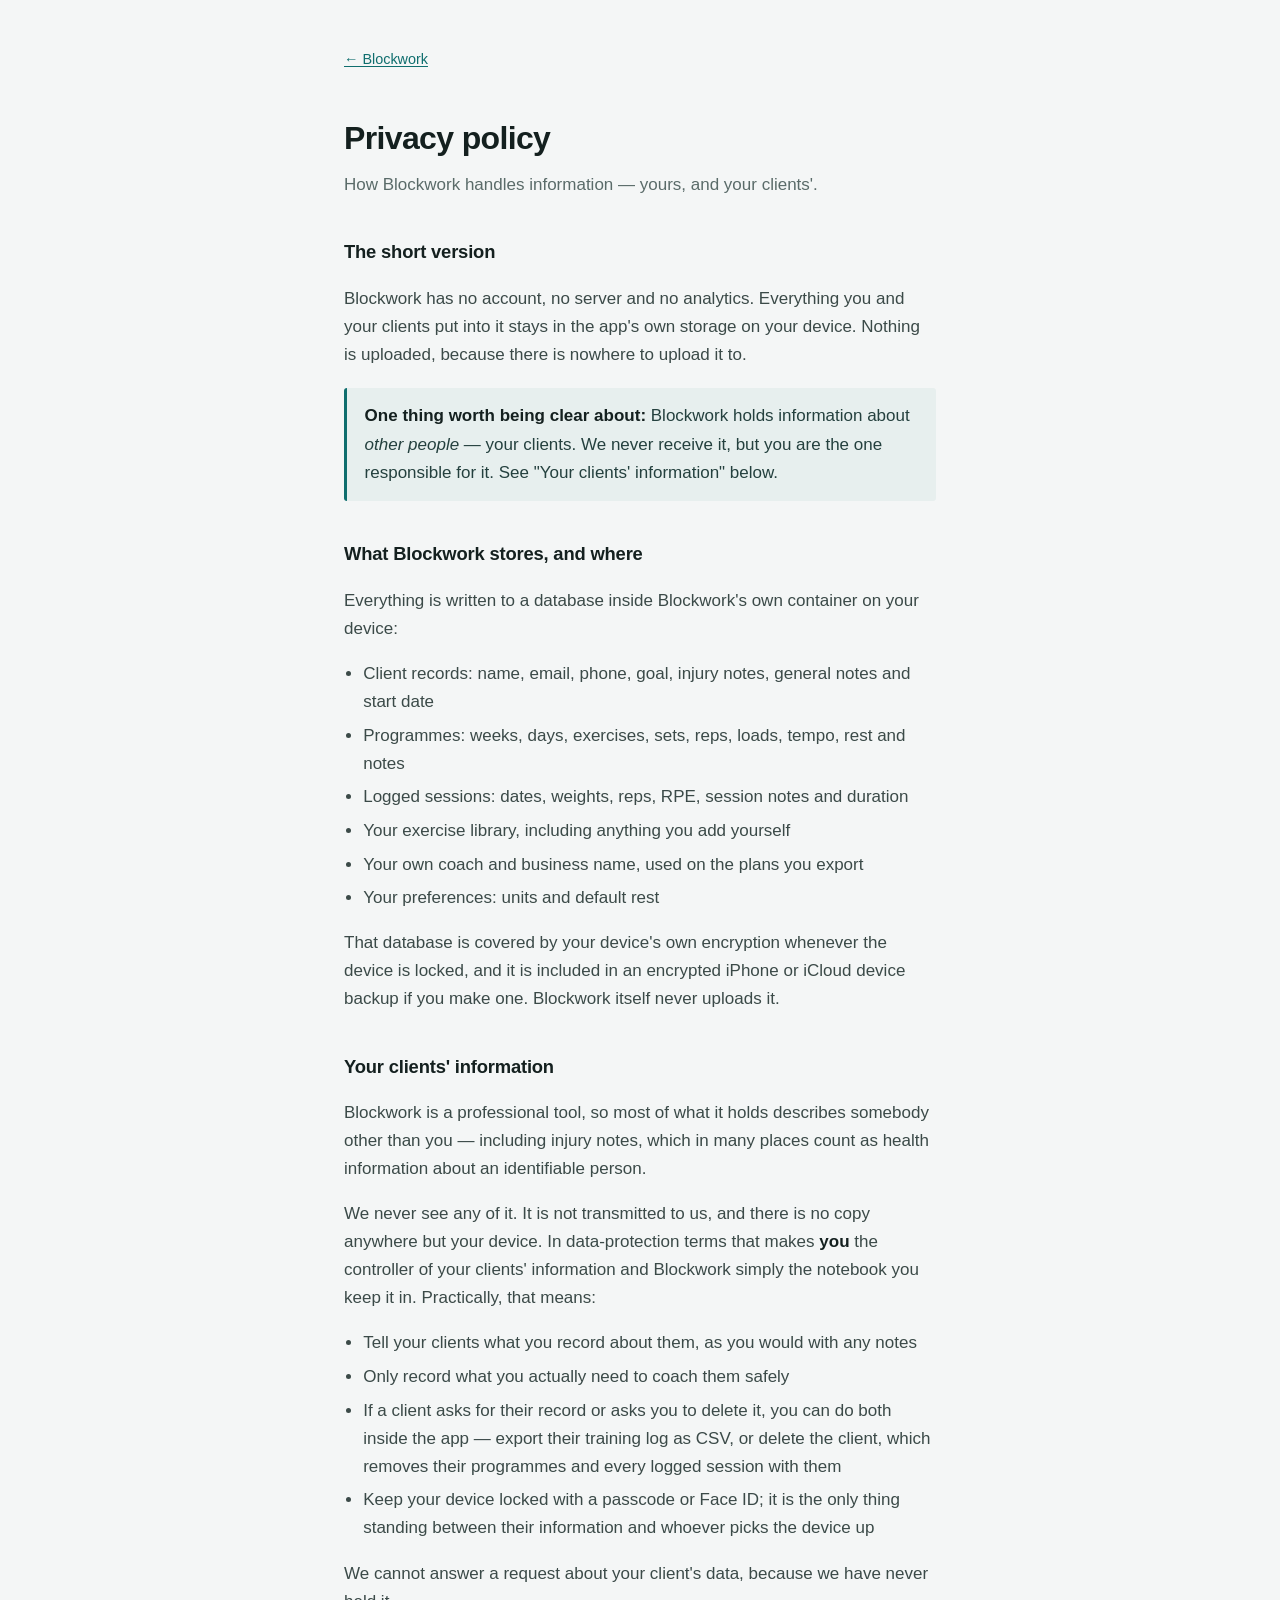
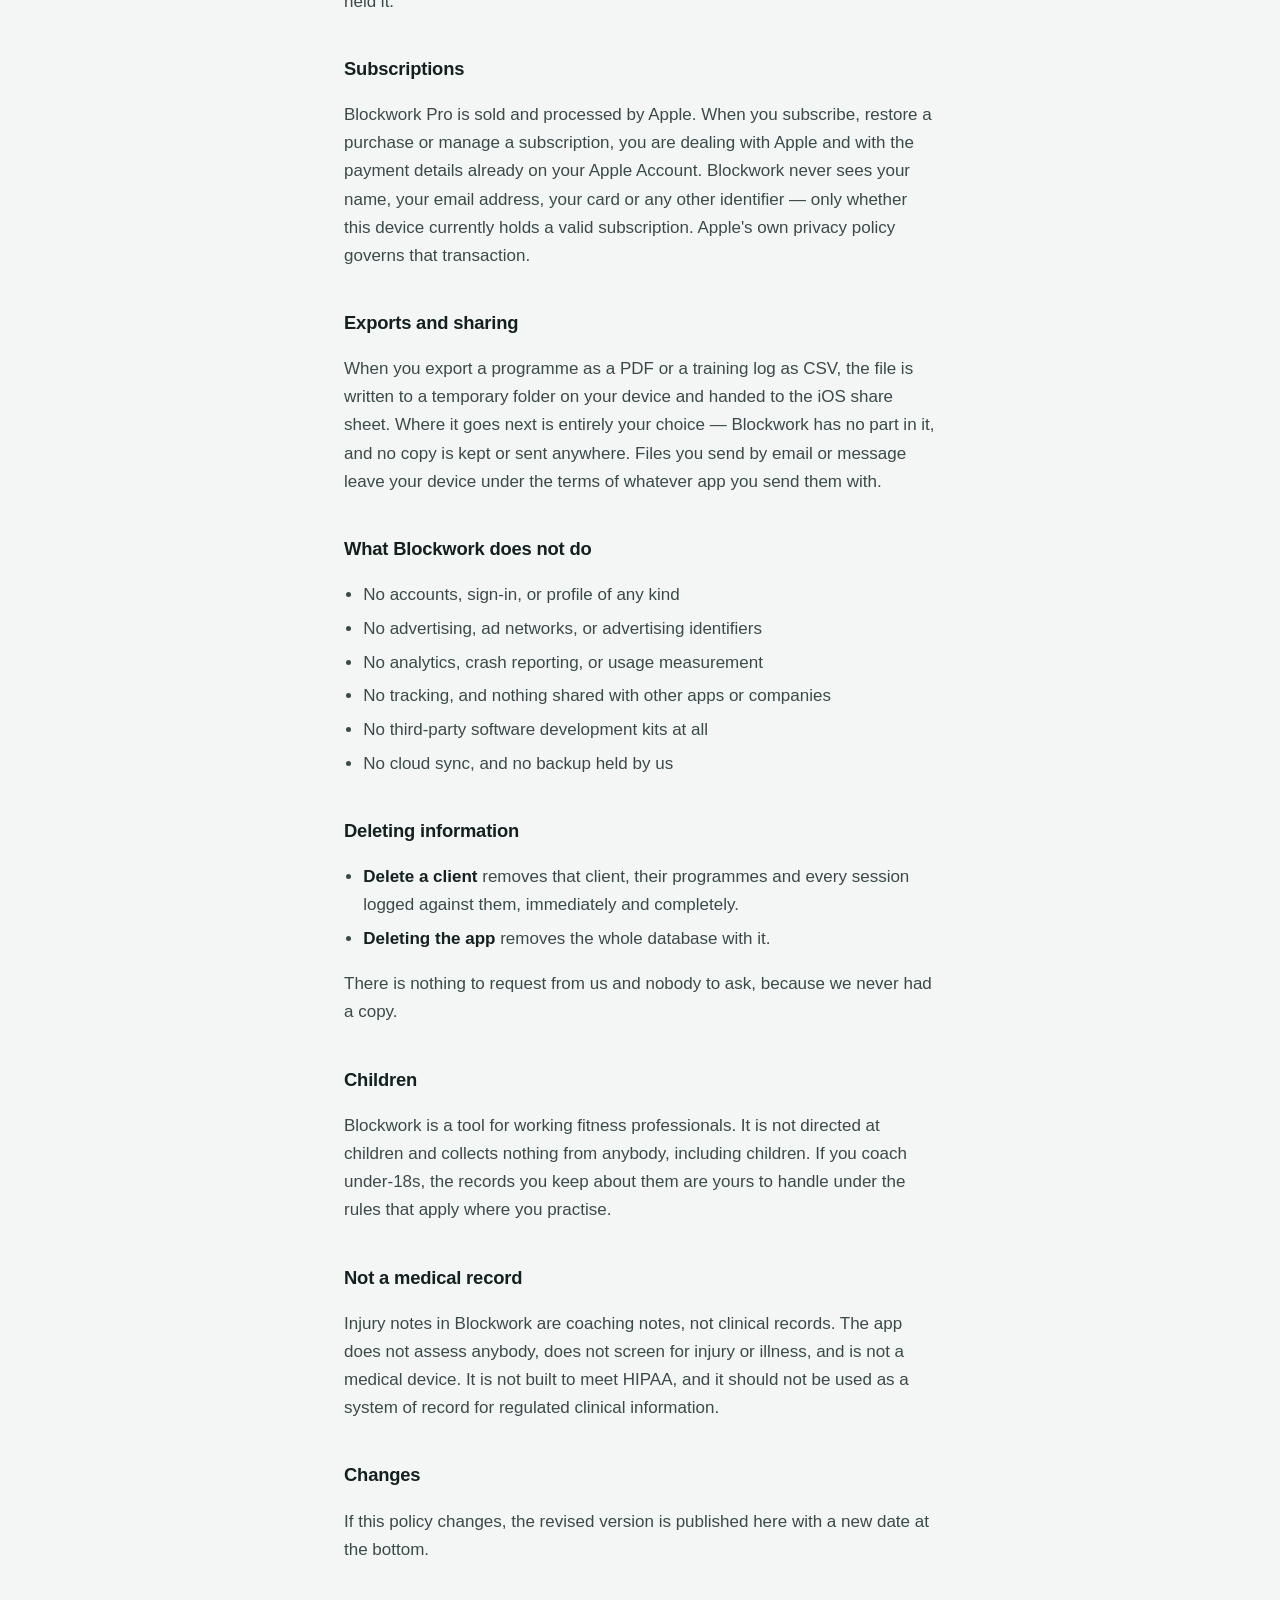
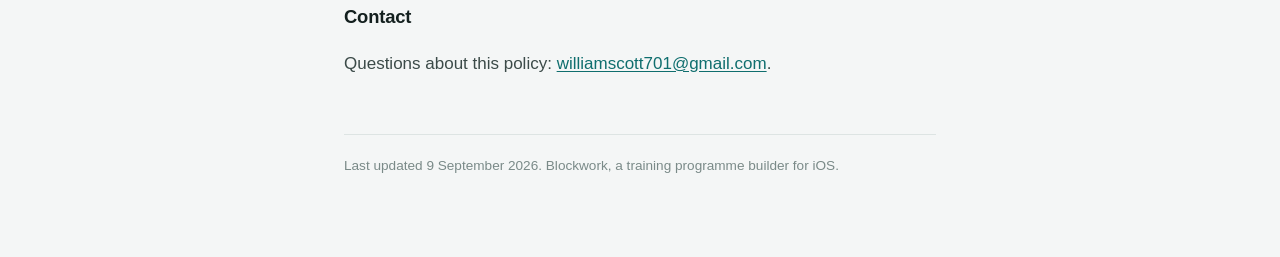
==== privacy.html @ dd5a9732 "Support, privacy policy and terms of use for Blockwork Custom EULA rather than Apple's standard one," ====
<!doctype html>
<html lang="en">
<head>
<meta charset="utf-8">
<meta name="viewport" content="width=device-width, initial-scale=1">
<title>Blockwork — Privacy policy</title>
<link rel="stylesheet" href="style.css">
</head>
<body>
<nav><a href="index.html">&larr; Blockwork</a></nav>
<h1>Privacy policy</h1>
<p class="sub">How Blockwork handles information — yours, and your clients'.</p>

<h2>The short version</h2>
<p>Blockwork has no account, no server and no analytics. Everything you and your
clients put into it stays in the app's own storage on your device. Nothing is
uploaded, because there is nowhere to upload it to.</p>

<div class="callout">
<p><strong>One thing worth being clear about:</strong> Blockwork holds
information about <em>other people</em> — your clients. We never receive it,
but you are the one responsible for it. See "Your clients' information" below.</p>
</div>

<h2>What Blockwork stores, and where</h2>
<p>Everything is written to a database inside Blockwork's own container on your
device:</p>
<ul>
  <li>Client records: name, email, phone, goal, injury notes, general notes and start date</li>
  <li>Programmes: weeks, days, exercises, sets, reps, loads, tempo, rest and notes</li>
  <li>Logged sessions: dates, weights, reps, RPE, session notes and duration</li>
  <li>Your exercise library, including anything you add yourself</li>
  <li>Your own coach and business name, used on the plans you export</li>
  <li>Your preferences: units and default rest</li>
</ul>
<p>That database is covered by your device's own encryption whenever the device
is locked, and it is included in an encrypted iPhone or iCloud device backup if
you make one. Blockwork itself never uploads it.</p>

<h2>Your clients' information</h2>
<p>Blockwork is a professional tool, so most of what it holds describes somebody
other than you — including injury notes, which in many places count as health
information about an identifiable person.</p>
<p>We never see any of it. It is not transmitted to us, and there is no copy
anywhere but your device. In data-protection terms that makes <strong>you</strong>
the controller of your clients' information and Blockwork simply the notebook
you keep it in. Practically, that means:</p>
<ul>
  <li>Tell your clients what you record about them, as you would with any notes</li>
  <li>Only record what you actually need to coach them safely</li>
  <li>If a client asks for their record or asks you to delete it, you can do
      both inside the app — export their training log as CSV, or delete the
      client, which removes their programmes and every logged session with them</li>
  <li>Keep your device locked with a passcode or Face ID; it is the only thing
      standing between their information and whoever picks the device up</li>
</ul>
<p>We cannot answer a request about your client's data, because we have never
held it.</p>

<h2>Subscriptions</h2>
<p>Blockwork Pro is sold and processed by Apple. When you subscribe, restore a
purchase or manage a subscription, you are dealing with Apple and with the
payment details already on your Apple Account. Blockwork never sees your name,
your email address, your card or any other identifier — only whether this device
currently holds a valid subscription. Apple's own privacy policy governs that
transaction.</p>

<h2>Exports and sharing</h2>
<p>When you export a programme as a PDF or a training log as CSV, the file is
written to a temporary folder on your device and handed to the iOS share sheet.
Where it goes next is entirely your choice — Blockwork has no part in it, and no
copy is kept or sent anywhere. Files you send by email or message leave your
device under the terms of whatever app you send them with.</p>

<h2>What Blockwork does not do</h2>
<ul>
  <li>No accounts, sign-in, or profile of any kind</li>
  <li>No advertising, ad networks, or advertising identifiers</li>
  <li>No analytics, crash reporting, or usage measurement</li>
  <li>No tracking, and nothing shared with other apps or companies</li>
  <li>No third-party software development kits at all</li>
  <li>No cloud sync, and no backup held by us</li>
</ul>

<h2>Deleting information</h2>
<ul>
  <li><strong>Delete a client</strong> removes that client, their programmes and
      every session logged against them, immediately and completely.</li>
  <li><strong>Deleting the app</strong> removes the whole database with it.</li>
</ul>
<p>There is nothing to request from us and nobody to ask, because we never had a
copy.</p>

<h2>Children</h2>
<p>Blockwork is a tool for working fitness professionals. It is not directed at
children and collects nothing from anybody, including children. If you coach
under-18s, the records you keep about them are yours to handle under the rules
that apply where you practise.</p>

<h2>Not a medical record</h2>
<p>Injury notes in Blockwork are coaching notes, not clinical records. The app
does not assess anybody, does not screen for injury or illness, and is not a
medical device. It is not built to meet HIPAA, and it should not be used as a
system of record for regulated clinical information.</p>

<h2>Changes</h2>
<p>If this policy changes, the revised version is published here with a new date
at the bottom.</p>

<h2>Contact</h2>
<p>Questions about this policy:
<a href="mailto:williamscott701@gmail.com?subject=Blockwork%20privacy">williamscott701@gmail.com</a>.</p>

<footer>Last updated 9 September 2026. Blockwork, a training programme builder for iOS.</footer>
</body>
</html>
---- style.css ----
:root { color-scheme: light dark; }
* { box-sizing: border-box; }
body {
  margin: 0 auto; padding: 3rem 1.5rem 5rem; max-width: 40rem;
  font: 17px/1.65 -apple-system, BlinkMacSystemFont, "Segoe UI", Roboto, sans-serif;
  background: #F4F6F6; color: #14201F;
}
h1 { font-size: 2rem; font-weight: 650; letter-spacing: -.02em; margin: 0 0 .4rem; }
.sub { color: #5A6B69; margin: 0 0 2rem; }
h2 { font-size: 1.15rem; font-weight: 650; letter-spacing: -.01em;
     margin: 2.4rem 0 .6rem; }
h3 { font-size: 1rem; font-weight: 650; margin: 1.6rem 0 .4rem; }
p, li { color: #3B4A48; }
li { margin: .35rem 0; }
ul { padding-left: 1.2rem; }
a { color: #0F6E6E; text-underline-offset: 2px; }
strong { color: #14201F; }
.tag { display: inline-block; font-size: .7rem; font-weight: 650; letter-spacing: .08em;
       text-transform: uppercase; color: #0F6E6E; background: #DCE9E8;
       padding: .25rem .5rem; border-radius: 3px; margin-bottom: 1rem; }
.callout { background: #E7EFEE; border-left: 3px solid #0F6E6E;
           padding: .9rem 1.1rem; border-radius: 3px; margin: 1.2rem 0; }
.callout p { margin: 0; color: #24403E; }
nav { margin: 0 0 2.5rem; font-size: .9rem; }
nav a { margin-right: 1rem; }
footer { margin-top: 3.5rem; padding-top: 1.25rem;
         border-top: 1px solid #DDE4E3; color: #7A8A88; font-size: .85rem; }
@media (prefers-color-scheme: dark) {
  body { background: #101615; color: #EAF0EF; }
  p, li { color: #A3B2B0; }
  strong, h1, h2, h3 { color: #EAF0EF; }
  .sub { color: #8B9A98; }
  a { color: #59B7B7; }
  .tag { color: #59B7B7; background: #1B2A29; }
  .callout { background: #16211F; border-left-color: #2E7D7D; }
  .callout p { color: #C2D0CE; }
  footer { border-color: #23302E; color: #6C7B79; }
}
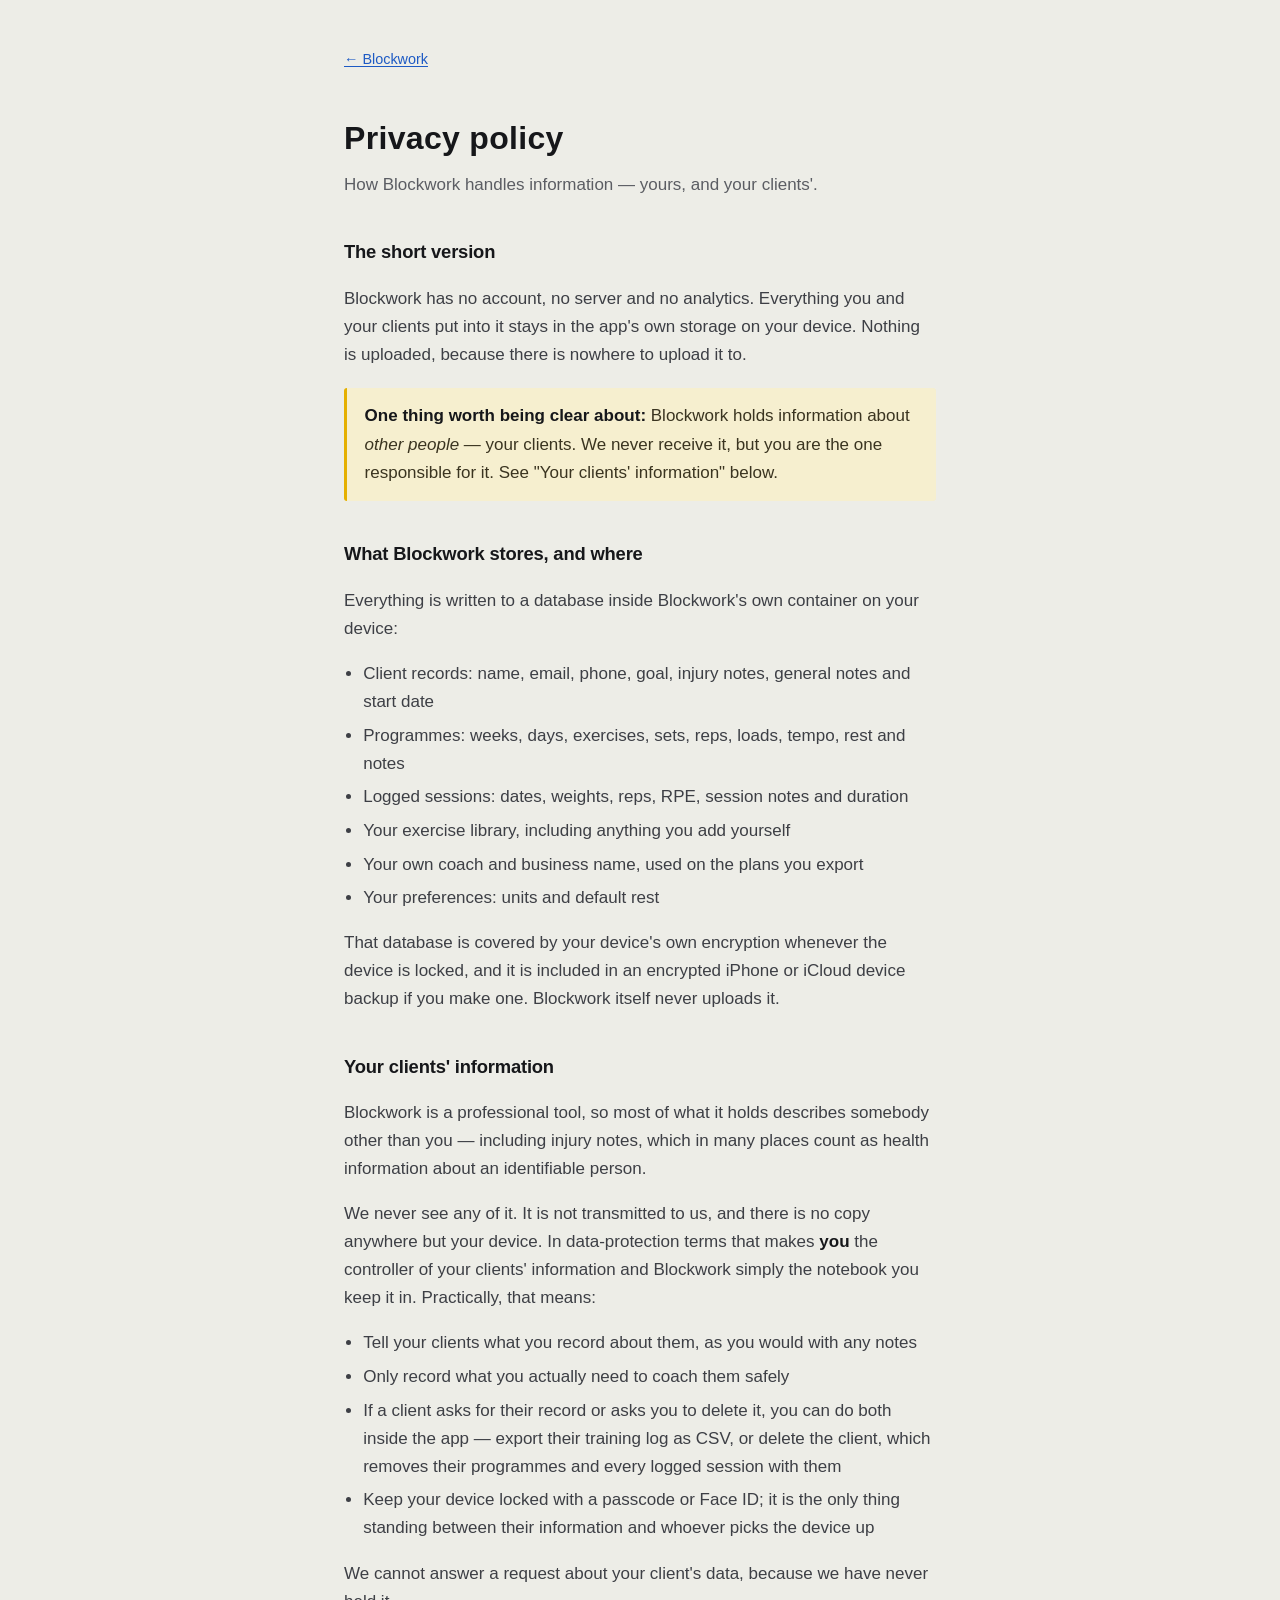
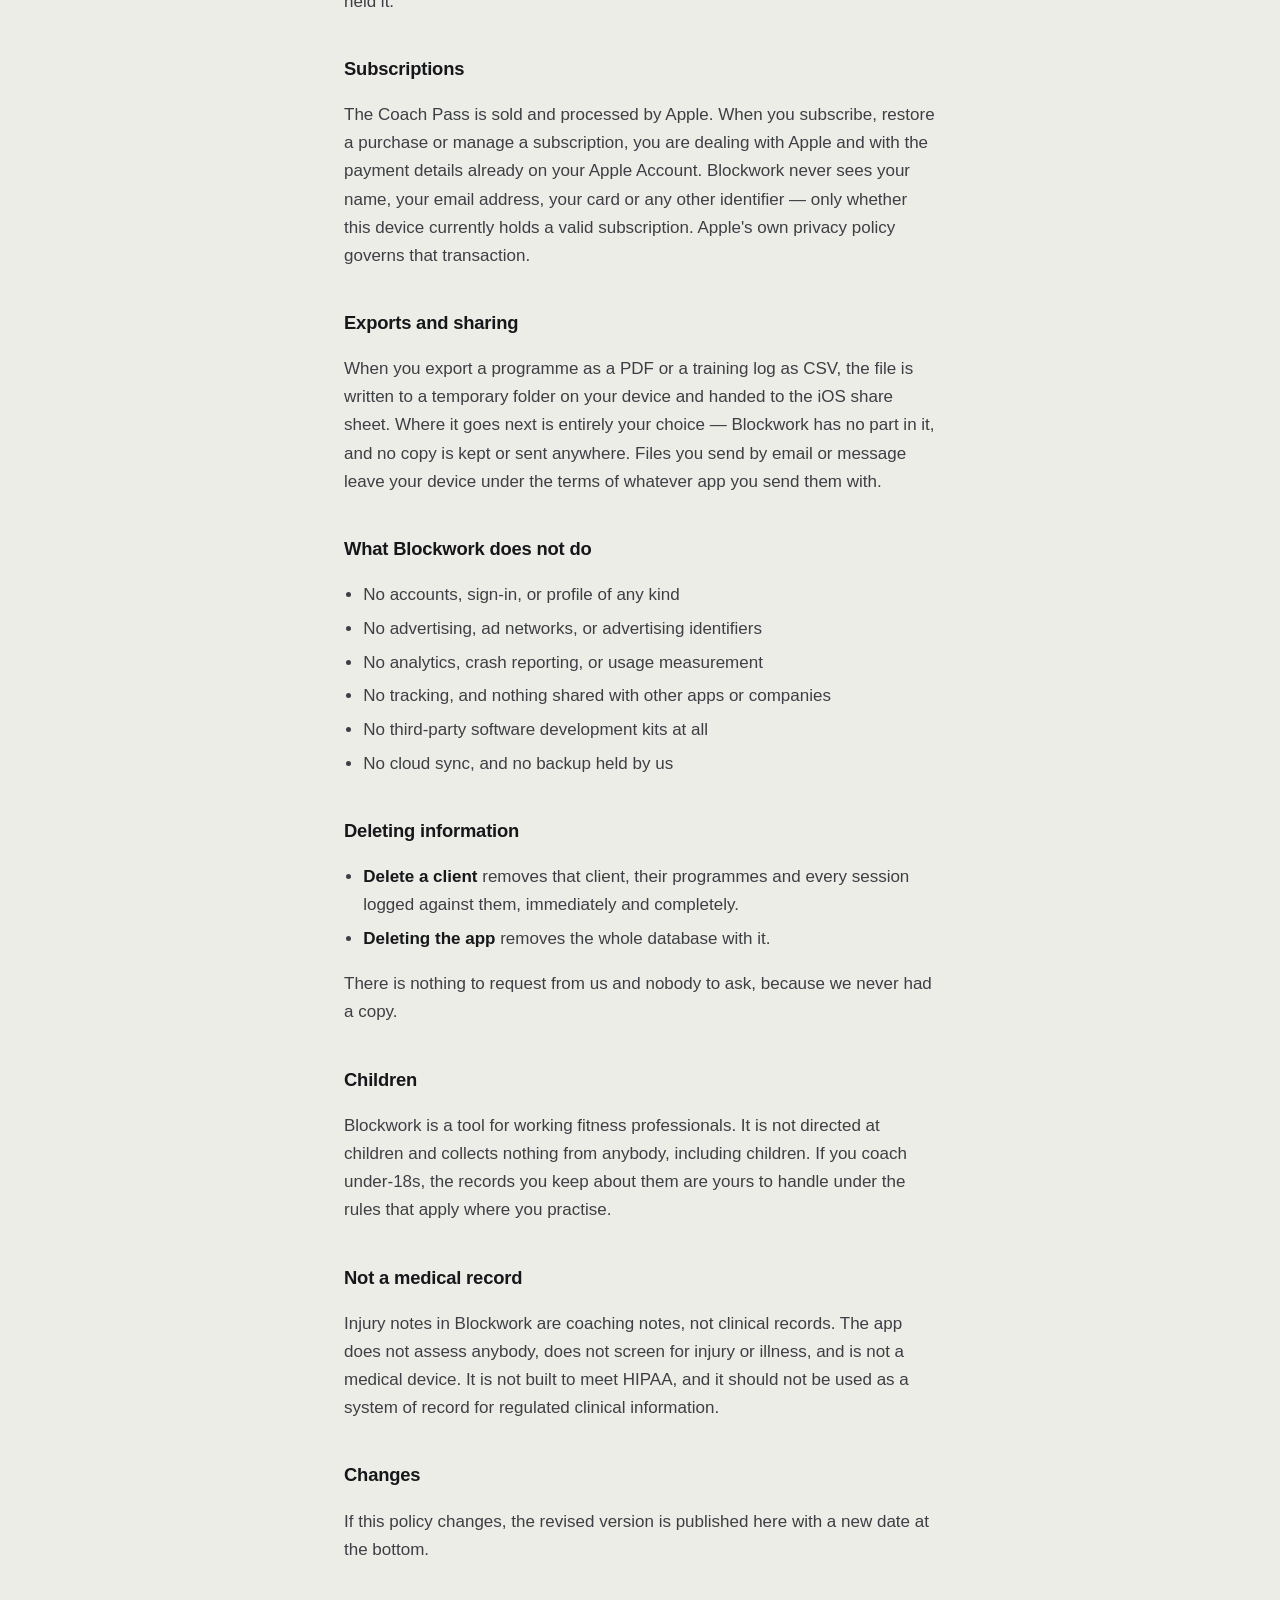
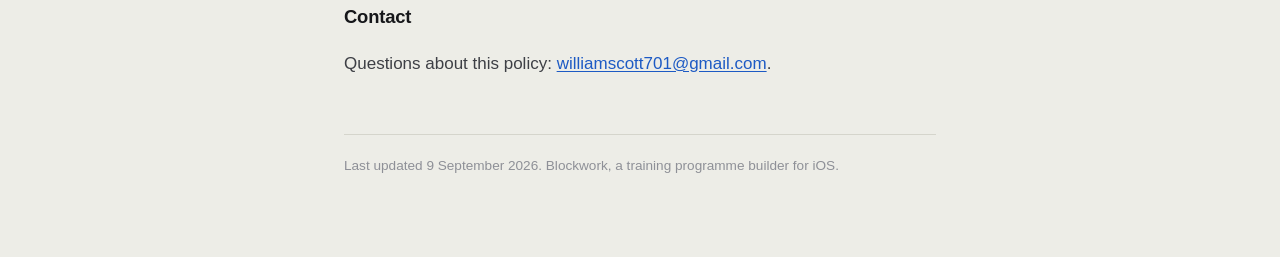
==== commit 5931c7b1: "The Coach Pass, and the gym floor's colours Co-Authored-By: Claude Opus 5.5 <noreply@anthropic.com>" ====
--- a/privacy.html
+++ b/privacy.html
@@ -58,7 +58,7 @@
 held it.</p>
 
 <h2>Subscriptions</h2>
-<p>Blockwork Pro is sold and processed by Apple. When you subscribe, restore a
+<p>The Coach Pass is sold and processed by Apple. When you subscribe, restore a
 purchase or manage a subscription, you are dealing with Apple and with the
 payment details already on your Apple Account. Blockwork never sees your name,
 your email address, your card or any other identifier — only whether this device
--- a/style.css
+++ b/style.css
@@ -3,36 +3,36 @@
 body {
   margin: 0 auto; padding: 3rem 1.5rem 5rem; max-width: 40rem;
   font: 17px/1.65 -apple-system, BlinkMacSystemFont, "Segoe UI", Roboto, sans-serif;
-  background: #F4F6F6; color: #14201F;
+  background: #EDEDE7; color: #16171A;
 }
-h1 { font-size: 2rem; font-weight: 650; letter-spacing: -.02em; margin: 0 0 .4rem; }
-.sub { color: #5A6B69; margin: 0 0 2rem; }
+h1 { font-size: 2rem; font-weight: 900; font-stretch: expanded; letter-spacing: .01em; margin: 0 0 .4rem; }
+.sub { color: #5B5D63; margin: 0 0 2rem; }
 h2 { font-size: 1.15rem; font-weight: 650; letter-spacing: -.01em;
      margin: 2.4rem 0 .6rem; }
 h3 { font-size: 1rem; font-weight: 650; margin: 1.6rem 0 .4rem; }
-p, li { color: #3B4A48; }
+p, li { color: #3D3F45; }
 li { margin: .35rem 0; }
 ul { padding-left: 1.2rem; }
-a { color: #0F6E6E; text-underline-offset: 2px; }
-strong { color: #14201F; }
+a { color: #1D5AC4; text-underline-offset: 2px; }
+strong { color: #16171A; }
 .tag { display: inline-block; font-size: .7rem; font-weight: 650; letter-spacing: .08em;
-       text-transform: uppercase; color: #0F6E6E; background: #DCE9E8;
+       text-transform: uppercase; color: #1D5AC4; background: #DCE5F7;
        padding: .25rem .5rem; border-radius: 3px; margin-bottom: 1rem; }
-.callout { background: #E7EFEE; border-left: 3px solid #0F6E6E;
+.callout { background: #F6EFCF; border-left: 3px solid #E5B000;
            padding: .9rem 1.1rem; border-radius: 3px; margin: 1.2rem 0; }
-.callout p { margin: 0; color: #24403E; }
+.callout p { margin: 0; color: #3A3420; }
 nav { margin: 0 0 2.5rem; font-size: .9rem; }
 nav a { margin-right: 1rem; }
 footer { margin-top: 3.5rem; padding-top: 1.25rem;
-         border-top: 1px solid #DDE4E3; color: #7A8A88; font-size: .85rem; }
+         border-top: 1px solid #D5D5CC; color: #8E9097; font-size: .85rem; }
 @media (prefers-color-scheme: dark) {
-  body { background: #101615; color: #EAF0EF; }
-  p, li { color: #A3B2B0; }
-  strong, h1, h2, h3 { color: #EAF0EF; }
-  .sub { color: #8B9A98; }
-  a { color: #59B7B7; }
-  .tag { color: #59B7B7; background: #1B2A29; }
-  .callout { background: #16211F; border-left-color: #2E7D7D; }
-  .callout p { color: #C2D0CE; }
-  footer { border-color: #23302E; color: #6C7B79; }
+  body { background: #111214; color: #F3F3EF; }
+  p, li { color: #B4B6BD; }
+  strong, h1, h2, h3 { color: #F3F3EF; }
+  .sub { color: #9A9CA3; }
+  a { color: #6F9CFF; }
+  .tag { color: #6F9CFF; background: #1C2333; }
+  .callout { background: #26241A; border-left-color: #E5B000; }
+  .callout p { color: #D8D4C2; }
+  footer { border-color: #30323A; color: #7D8089; }
 }
